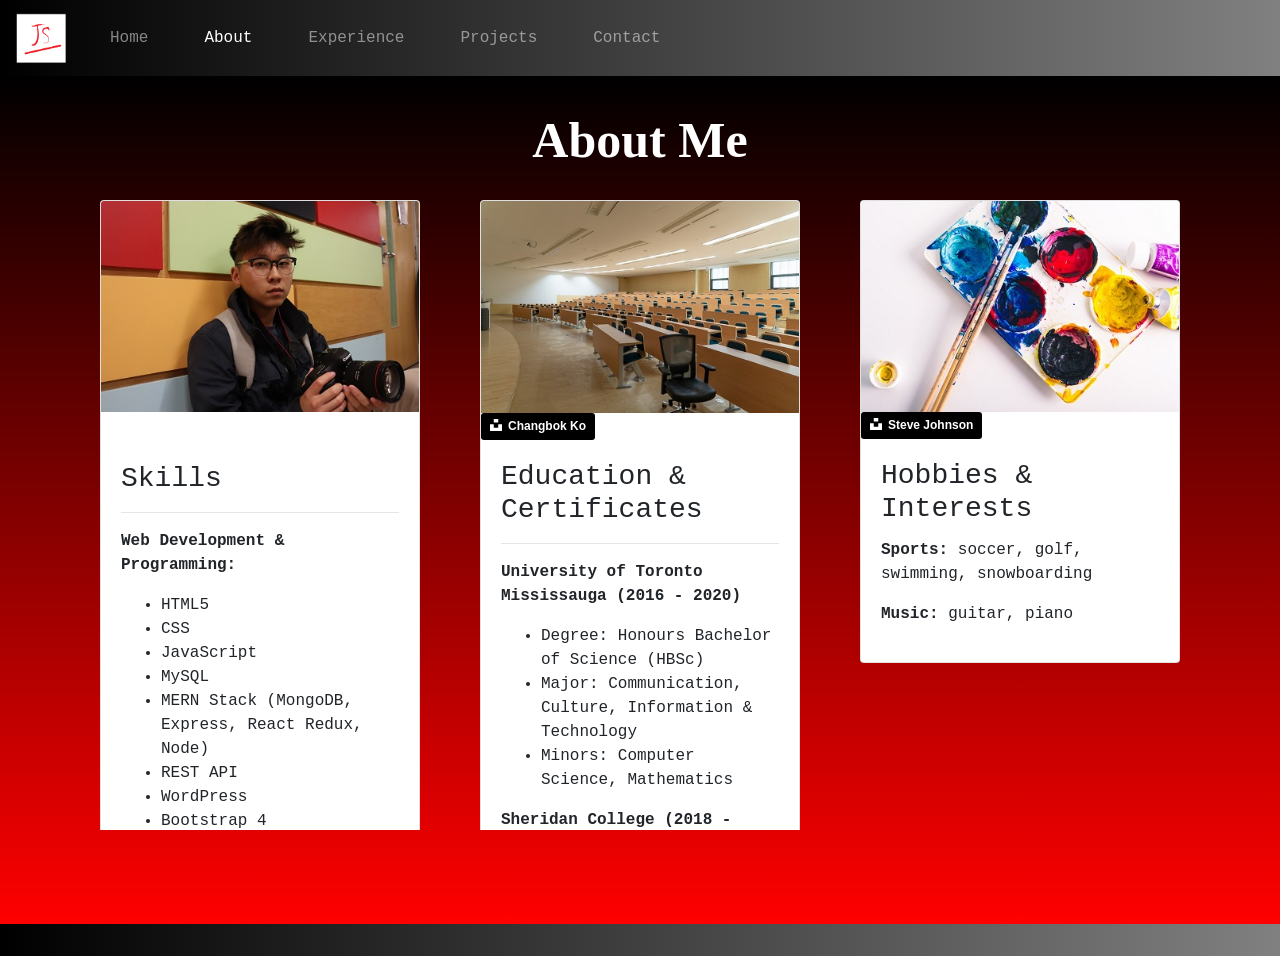
==== html/about.html @ d524671e "Update about.html" ====
<!DOCTYPE html>
<html>
	<head>
		<script src="https://code.jquery.com/jquery-3.3.1.slim.min.js" integrity="sha384-q8i/X+965DzO0rT7abK41JStQIAqVgRVzpbzo5smXKp4YfRvH+8abtTE1Pi6jizo" crossorigin="anonymous"></script>
		<script src="https://cdnjs.cloudflare.com/ajax/libs/popper.js/1.14.7/umd/popper.min.js" integrity="sha384-UO2eT0CpHqdSJQ6hJty5KVphtPhzWj9WO1clHTMGa3JDZwrnQq4sF86dIHNDz0W1" crossorigin="anonymous"></script>
		<script src="https://stackpath.bootstrapcdn.com/bootstrap/4.3.1/js/bootstrap.min.js" integrity="sha384-JjSmVgyd0p3pXB1rRibZUAYoIIy6OrQ6VrjIEaFf/nJGzIxFDsf4x0xIM+B07jRM" crossorigin="anonymous"></script>
		<link href="https://fonts.googleapis.com/css?family=Yatra+One&display=swap" rel="stylesheet"> 
		<link rel="stylesheet" href="https://stackpath.bootstrapcdn.com/bootstrap/4.3.1/css/bootstrap.min.css" integrity="sha384-ggOyR0iXCbMQv3Xipma34MD+dH/1fQ784/j6cY/iJTQUOhcWr7x9JvoRxT2MZw1T" crossorigin="anonymous">
		<link type="text/css" rel="stylesheet" href="../css/styles.css">
		<meta charset="utf-8">
		<meta name="viewport" content="width=device-width, initial-scale=1.0">
	</head>
	
	<body id="content">	
		<nav class="navbar sticky-top navbar-expand-lg navbar-dark">
			<a class="navbar-brand" href="../index.html">
				<img id="logo" src="../media/logo.png" alt="logo">
			</a>
			
			<button class="navbar-toggler" type="button" data-toggle="collapse" data-target="#navbarSupportedContent" aria-controls="navbarSupportedContent" aria-expanded="false" aria-label="Toggle navigation">
				<span class="navbar-toggler-icon"></span>
			</button>
			
			<div class="collapse navbar-collapse" id="navbarSupportedContent">	
				<ul class="navbar-nav mr-auto">
					<li class="nav-item"><a class="nav-link" href="../index.html">Home</a></li>
					<li class="nav-item active"><a class="nav-link" href="about.html">About<span class="sr-only">(current)</span></a></li>
					<li class="nav-item"><a class="nav-link" href="experience.html">Experience</a></li>
					<li class="nav-item"><a class="nav-link" href="projects.html">Projects</a></li>
					<li class="nav-item"><a class="nav-link" href="contact.html">Contact</a></li>
				</ul>
			</div>			
		</nav>
		
		<div class="jumbotron jumbotron-fluid">
			<div class="container">
				<h1 class="contentTitle text-white">About Me</h1>
				
				<div class="row">
					<div class="col">
						<div class="card mb-5" style="width:320px; display:block; margin:auto; animation-name:fadeIn; animation-duration:6s;">
							<img class="card-img-top" src="../media/self2.jpg" alt="self portrait of James">
							
							<div class="card-body">
							<h3 class="card-title" style="margin-top:30px;">Skills</h5>	<hr />				
								<p><b>Web Development & Programming:</b>
									<ul>
										<li>HTML5</li>
										<li>CSS</li>
										<li>JavaScript</li>
										<li>MySQL</li>
										<li>MERN Stack (MongoDB, Express, React Redux, Node)</li>
										<li>REST API</li>
										<li>WordPress</li>
										<li>Bootstrap 4</li>
										<li>LaTeX</li>
									</ul>
								</p>
								
								<hr />
								
								<p><b>User Experience Design:</b>
									<ul>
										<li>Wireframes & Mock-ups</li>
										<li>User Personas</li>
										<li>Contextual Inquiry User Testing</li>
										<li>Focus Groups</li>
										<li>Prototype Testing</li>
										<li>Balsamiq</li>
										<li>Asana</li>
									</ul>
								</p>
								
								<hr />
								
								<p><b>3D Graphic Design:</b>
									<ul>
										<li>Autodesk Maya</li>
										<li>Unity</li>
									</ul>
								</p>
								
								<hr />
								
								<p><b>Film and Photography:</b>
									<ul>
										<li>Adobe Photoshop</li>
										<li>Adobe Premiere Pro</li>
									</ul>
								</p>
								
								<hr />
								
								<p><b>Communication Skills:</b>
									<ul>
										<li>Retail Customer Service</li>
										<li>Summer Camp Leadership</li>
									</ul>
								</p>
								
								<hr />

								<p><b>Microsoft Office:</b>
									<ul>
										<li>Word</li>
										<li>Powerpoint</li>
										<li>Excel</li>
										<li>SharePoint</li>
									</ul>
								</p>
								
								<hr />
								
								<p><b>University level Mathematics:</b>
									<ul>
										<li>Calculus</li>
										<li>Linear Algebra</li>
										<li>Proofs</li>
									</ul>
								</p>
							</div>
						</div>	
					</div>
				
					<div class="col">
						<div class="card mb-5" style="width:320px; display:block; margin:auto; animation-name:fadeIn; animation-duration:8s">
							<img src="../media/education.jpg" class="card-img-top" alt="Image of lecture hall">
							<a style="background-color:black;color:white;text-decoration:none;padding:4px 6px;font-family:-apple-system, BlinkMacSystemFont, &quot;San Francisco&quot;, 
							&quot;Helvetica Neue&quot;, Helvetica, Ubuntu, Roboto, Noto, &quot;Segoe UI&quot;, Arial, sans-serif;font-size:12px;font-weight:bold;line-height:1.2;
							display:inline-block;border-radius:3px" href="https://unsplash.com/@kochangbok?utm_medium=referral&amp;utm_campaign=photographer-credit&amp;utm_content=creditBadge" 
							target="_blank" rel="noopener noreferrer" title="Download free do whatever you want high-resolution photos from Changbok Ko">
							<span style="display:inline-block;padding:2px 3px"><svg xmlns="http://www.w3.org/2000/svg" style="height:12px;width:auto;position:relative;
							vertical-align:middle;top:-2px;fill:white" viewBox="0 0 32 32"><title>unsplash-logo</title><path d="M10 9V0h12v9H10zm12 5h10v18H0V14h10v9h12v-9z">
							</path></svg></span><span style="display:inline-block;padding:2px 3px">Changbok Ko</span></a>
							<!--Photo credits-->
							
							<div class="card-body">
								<h3 class="card-title">Education & Certificates</h5> <hr />
								<p class="card-text">
									<p><b>University of Toronto Mississauga (2016 - 2020)</b></p>
										<ul>
											<li>Degree: Honours Bachelor of Science (HBSc)</li>
											<li><p class="card-text">Major: Communication, Culture, Information & Technology</p></li>
											<li><p class="card-text">Minors: Computer Science, Mathematics</p></li>
										</ul>

									<p><b>Sheridan College (2018 - 2020)</b></p>
										<ul>
											<li>Certificate: Digital Communications</li>
										</ul>
										
									<hr />
									
									<p><b>Certificates</b></p>
										<ul>
											<li>Honours Bachelor of Science (University of Toronto)</li>
											<li>Certificate in Digital Communications (Sheridan College)</li>
											<li>Certificate of Completion for Mastering React (CodeWithMosh.com)</li>
											<li>Secondary School Academic Proficiency Award: Computer Science</li>
										</ul>
								</p>
							</div>
						</div>
					</div>
					
					<div class="col">
						<div class="card mb-5" style="width:320px; display:block; margin:auto; animation-name:fadeIn; animation-duration:10s;">
							<img src="../media/hobby.jpg" class="card-img-top" alt="Image of paint">
							<a style="background-color:black;color:white;text-decoration:none;padding:4px 6px;font-family:-apple-system, BlinkMacSystemFont, &quot;San Francisco&quot;
							, &quot;Helvetica Neue&quot;, Helvetica, Ubuntu, Roboto, Noto, &quot;Segoe UI&quot;, Arial, sans-serif;font-size:12px;font-weight:bold;line-height:1.2;
							display:inline-block;border-radius:3px" href="https://unsplash.com/@steve_j?utm_medium=referral&amp;utm_campaign=photographer-credit&amp;utm_content=creditBadge" 
							target="_blank" rel="noopener noreferrer" title="Download free do whatever you want high-resolution photos from Steve Johnson"><span style="display:inline-block;
							padding:2px 3px"><svg xmlns="http://www.w3.org/2000/svg" style="height:12px;width:auto;position:relative;vertical-align:middle;top:-2px;fill:white" viewBox="0 0 32 32">
							<title>unsplash-logo</title><path d="M10 9V0h12v9H10zm12 5h10v18H0V14h10v9h12v-9z"></path></svg></span><span style="display:inline-block;padding:2px 3px">Steve Johnson</span></a>
							<!--Photo credits-->							
							
							<div class="card-body">
								<h3 class="card-title">Hobbies & Interests</h3>
								<p><b>Sports:</b> soccer, golf, swimming, snowboarding</p>
								<p><b>Music:</b> guitar, piano</p>
							</div>
						</div>
					</div>
				</div>	
			</div>
		</div>
	</body>
</html>
---- css/styles.css ----
body
{
	background-image: linear-gradient(to right, black, gray);
	overflow: hidden;
	font-family: "Lucida Console", Monaco, monospace;
}

#logo
{
	width: 50px;
	height: 50px;
}

#content .jumbotron 
{
	position: relative;
	background-image: linear-gradient(to bottom, black,red);
}

#content .jumbotron .container 
{
	position: relative;
	top: -30px;
	height: 80vh;
	overflow-y: scroll;
	animation-name:fadeIn; 
	animation-duration:4s;
}

.introtext
{
	color: #fff;
	background-color: rgba(0,0,0,0.50);
	margin: 0 auto;
	width: 50%;
	text-align: center;
	padding: 1em;
}

.nav-item 
{
	padding: 0 20px;
}

.contentTitle
{
	font-family: Brush Script MT, Brush Script Std, cursive;
	font-size: 50px; 
	font-weight: bold; 
	text-align: center;
	margin-bottom: 30px;
	animation-name:fadeIn; 
	animation-duration:4s;
}

.contentP
{
	display: block;
	float: left;
	font-size: 20px;
	margin: auto;
}

@keyframes fadeIn {
	from { opacity: 0; }
	to { opacity: 1; }
}
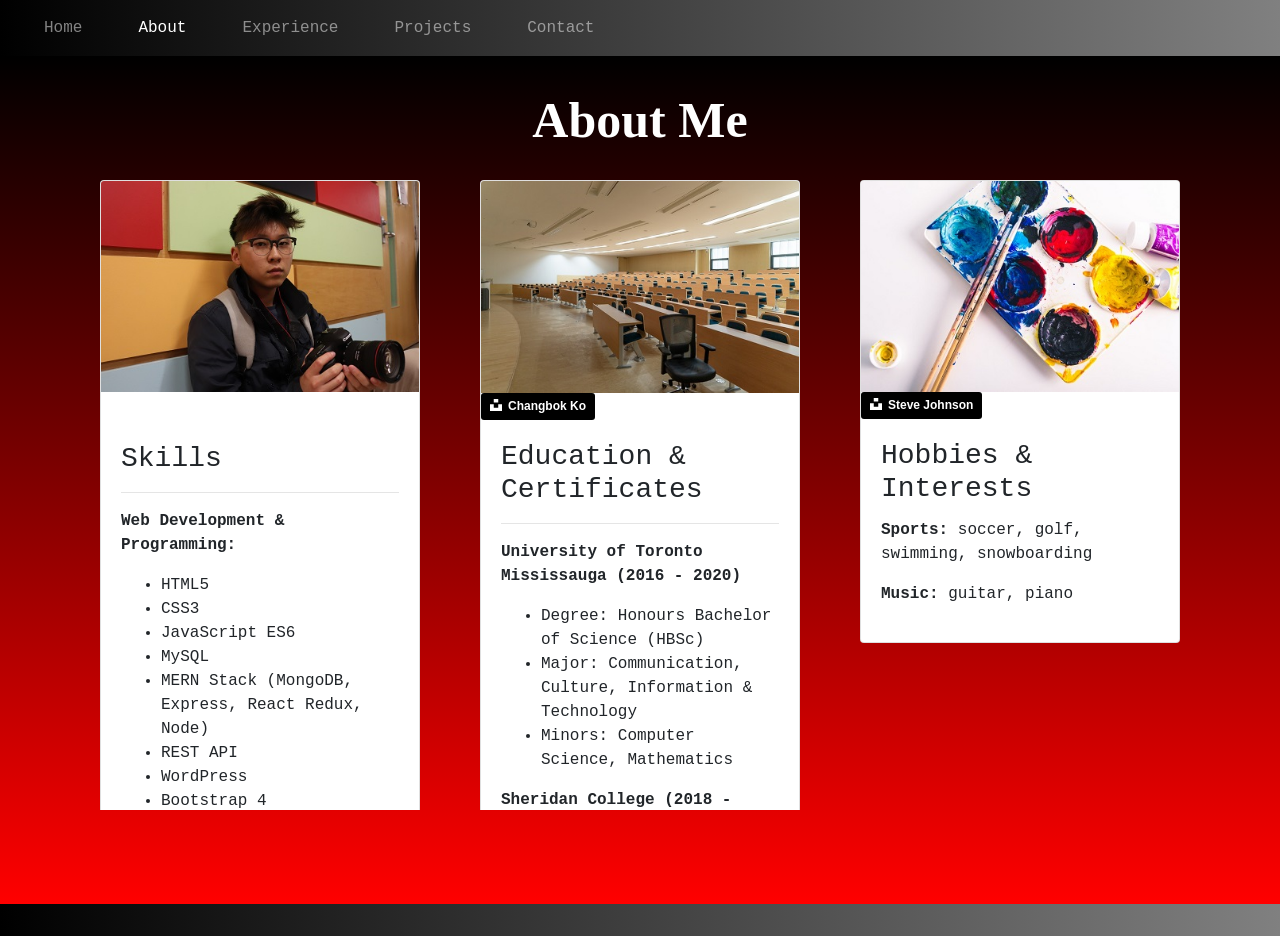
==== commit 43c61cc2: "Update about.html" ====
--- a/html/about.html
+++ b/html/about.html
@@ -13,10 +13,6 @@
 	
 	<body id="content">	
 		<nav class="navbar sticky-top navbar-expand-lg navbar-dark">
-			<a class="navbar-brand" href="../index.html">
-				<img id="logo" src="../media/logo.png" alt="logo">
-			</a>
-			
 			<button class="navbar-toggler" type="button" data-toggle="collapse" data-target="#navbarSupportedContent" aria-controls="navbarSupportedContent" aria-expanded="false" aria-label="Toggle navigation">
 				<span class="navbar-toggler-icon"></span>
 			</button>
@@ -46,8 +42,8 @@
 								<p><b>Web Development & Programming:</b>
 									<ul>
 										<li>HTML5</li>
-										<li>CSS</li>
-										<li>JavaScript</li>
+										<li>CSS3</li>
+										<li>JavaScript ES6</li>
 										<li>MySQL</li>
 										<li>MERN Stack (MongoDB, Express, React Redux, Node)</li>
 										<li>REST API</li>
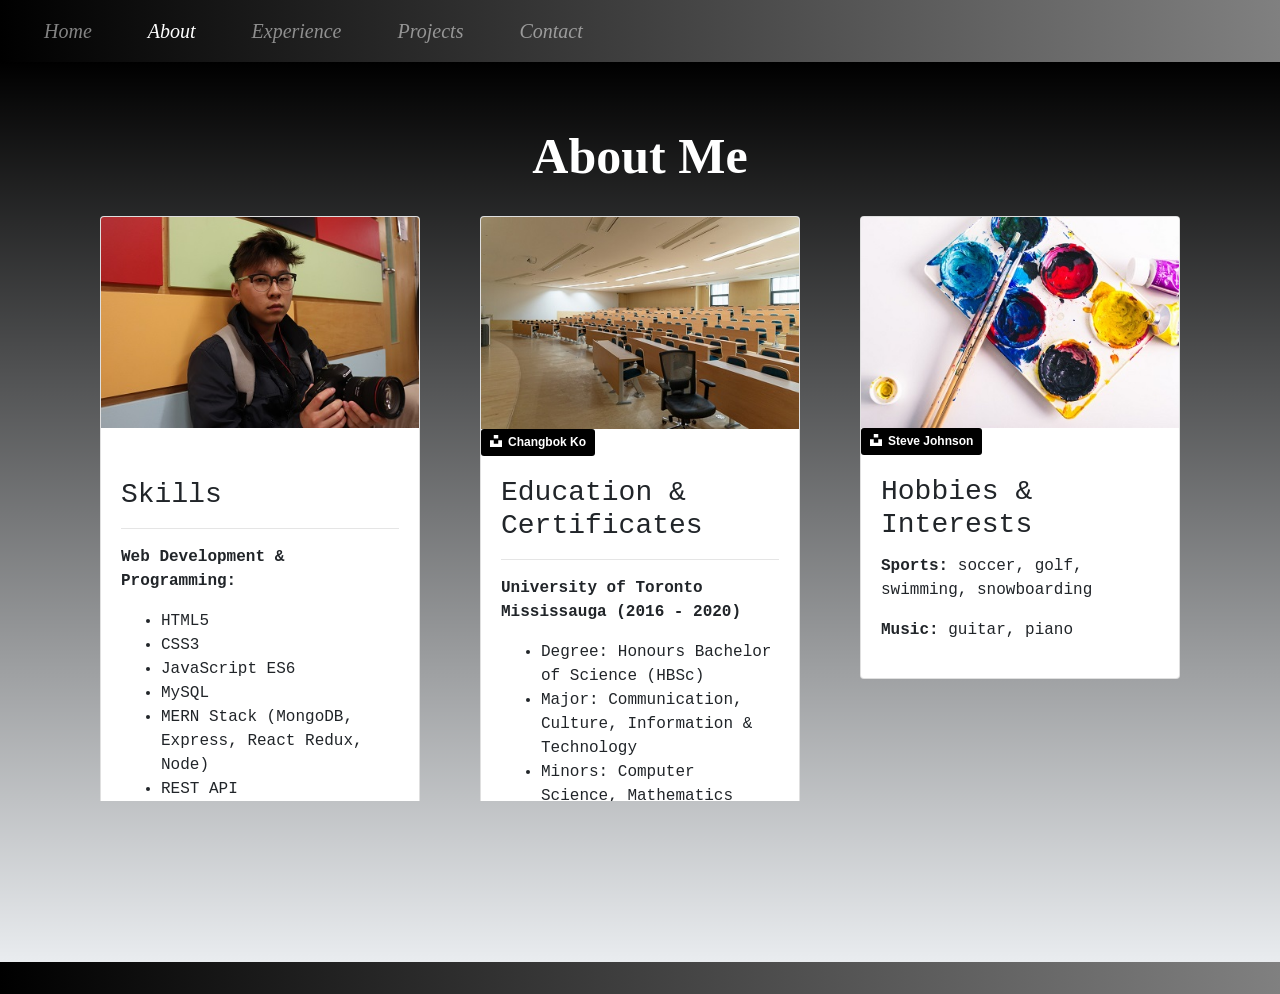
==== commit 6e943ef1: "Update about.html" ====
--- a/html/about.html
+++ b/html/about.html
@@ -148,12 +148,12 @@
 									<hr />
 									
 									<p><b>Certificates</b></p>
-										<ul>
-											<li>Honours Bachelor of Science (University of Toronto)</li>
-											<li>Certificate in Digital Communications (Sheridan College)</li>
-											<li>Certificate of Completion for Mastering React (CodeWithMosh.com)</li>
-											<li>Secondary School Academic Proficiency Award: Computer Science</li>
-										</ul>
+									<ul>
+										<li>Honours Bachelor of Science (University of Toronto)</li>
+										<li>Certificate in Digital Communications (Sheridan College)</li>
+										<li>Certificate of Completion for Mastering React (CodeWithMosh)</li>
+										<li>Certificate of Completion for The Complete Node.js Course (CodeWithMosh)</li>
+									</ul>
 								</p>
 							</div>
 						</div>
--- a/css/styles.css
+++ b/css/styles.css
@@ -1,34 +1,211 @@
-body
-{
+body {
 	background-image: linear-gradient(to right, black, gray);
 	overflow: hidden;
 	font-family: "Lucida Console", Monaco, monospace;
 }
 
-#logo
-{
-	width: 50px;
-	height: 50px;
-}
-
-#content .jumbotron 
-{
+#content .jumbotron {
 	position: relative;
-	background-image: linear-gradient(to bottom, black,red);
-}
-
-#content .jumbotron .container 
-{
-	position: relative;
-	top: -30px;
-	height: 80vh;
+	height: 100vh;
+	/* background-image: linear-gradient(to bottom, black, blue); */
+	background-image: linear-gradient(to bottom, black, transparent);
+	animation-name: color-change;
+	animation-duration: 4s;
+	animation-iteration-count: infinite;
+	animation-timing-function: ease-in;
+}
+
+@keyframes color-change {
+	0% {
+		background-color: dodgerblue;
+	}
+	50% {
+		background-color: blue;
+	}
+	100% {
+		background-color: dodgerblue;
+	}
+}
+
+#content .jumbotron .container {
+	height: 75vh;
 	overflow-y: scroll;
 	animation-name:fadeIn; 
 	animation-duration:4s;
 }
 
-.introtext
-{
+/* HOME ANIMATIONS */
+.shooting-star {
+	display: inline;
+	position: absolute;
+	font-size: 75px;
+	top: -200px;
+	animation-duration: 7s;
+	animation-iteration-count: infinite;
+}
+
+.shooting-star.star-1 {
+	animation-name: fall-1;
+}
+.shooting-star.star-2 {
+	animation-name: fall-2;
+	animation-delay: 4s;
+}
+.shooting-star.star-3 {
+	animation-name: fall-3;
+	animation-delay: 2s;
+}
+.shooting-star.star-4 {
+	animation-name: fall-4;
+	animation-delay: 1s;
+}
+.shooting-star.star-5 {
+	animation-name: fall-5;
+	animation-delay: 3s;
+}
+
+@keyframes fall-1 {
+	0% {
+        transform: translatex(100vw);
+    }
+    100% {
+        transform: translatex(-10vw) translatey(200vh);
+    }
+}
+
+@keyframes fall-2 {
+	0% {
+        transform: translatex(90vw);
+    }
+    100% {
+        transform: translatex(-20vw) translatey(200vh);
+    }
+}
+
+@keyframes fall-3 {
+	0% {
+        transform: translatex(80vw);
+    }
+    100% {
+        transform: translatex(-30vw) translatey(200vh);
+    }
+}
+
+@keyframes fall-4 {
+	0% {
+        transform: translatex(70vw);
+    }
+    100% {
+        transform: translatex(-40vw) translatey(200vh);
+    }
+}
+
+@keyframes fall-5 {
+	0% {
+        transform: translatex(60vw);
+    }
+    100% {
+        transform: translatex(-50vw) translatey(200vh);
+    }
+}
+
+@media only screen and (max-width: 1000px) { 
+	.shooting-star {
+		display: none;
+	}
+	.shooting-star.star-1 {
+		animation-name: none;
+	}
+	.shooting-star.star-2 {
+		animation-name: none;
+	}
+	.shooting-star.star-3 {
+		animation-name: none;
+	}
+	.shooting-star.star-4 {
+		animation-name: none;
+	}
+	.shooting-star.star-5 {
+		animation-name: none;
+	}
+}
+/* END HOME ANIMATIONS */
+
+
+/* HOME STYLES */
+.home-img {
+	z-index: 2;
+	border-radius:50%; 
+	-moz-box-shadow: 0 0 5px #fff;
+	-webkit-box-shadow: 0 0 5px #fff;
+	box-shadow: 0px 0px 5px #fff;
+	width:300px; 
+	height:300px; 
+	display:block; 
+	margin:auto; 
+	margin-top:0;
+	margin-bottom: 20px;
+	animation-name:fadeIn; 
+	animation-duration:8s;
+}
+
+.home-h1 {
+	z-index: 2;
+	color: white;
+	text-shadow: 2px 2px 4px yellow;
+	font-family: serif; 
+	font-size: 40px; 
+	text-align: center; 
+	text-transform: uppercase; 
+	display: block; 
+	animation-name: fadeIn; 
+	animation-duration: 8s;
+}
+
+.home-p {
+	font-family: cursive; 
+	font-size: 20px; 
+	text-align: center; 
+	display: block;
+	color: white;
+	margin-top: 20px; 
+	animation-name: fadeIn; 
+	animation-duration: 8s;"
+}
+
+@media only screen and (max-width: 800px) { 
+	.home-h1 {
+		font-size: 30px;
+	}
+	
+	.home-img {
+		width: 250px;
+		height: 250px;
+	}
+	
+	::-webkit-scrollbar {
+		display: none;
+	}
+
+	/* Track */
+	::-webkit-scrollbar-track {
+		display: none;
+	}
+	 
+	/* Handle */
+	::-webkit-scrollbar-thumb {
+		display: none;
+	}
+
+	/* Handle on hover */
+	::-webkit-scrollbar-thumb:hover {
+		display: none;
+	}
+}
+/* END HOME STYLES */
+
+
+.introtext {
 	color: #fff;
 	background-color: rgba(0,0,0,0.50);
 	margin: 0 auto;
@@ -37,13 +214,14 @@
 	padding: 1em;
 }
 
-.nav-item 
-{
+.nav-item {
+	font-family: serif;
 	padding: 0 20px;
-}
-
-.contentTitle
-{
+	font-style: italic;
+	font-size: 20px;
+}
+
+.contentTitle {
 	font-family: Brush Script MT, Brush Script Std, cursive;
 	font-size: 50px; 
 	font-weight: bold; 
@@ -53,8 +231,7 @@
 	animation-duration:4s;
 }
 
-.contentP
-{
+.contentP {
 	display: block;
 	float: left;
 	font-size: 20px;
@@ -64,4 +241,29 @@
 @keyframes fadeIn {
 	from { opacity: 0; }
 	to { opacity: 1; }
-}+}
+
+
+/* SCROLL BAR STYLES */
+/* width */
+::-webkit-scrollbar {
+	width: 15px;
+}
+
+/* Track */
+::-webkit-scrollbar-track {
+	box-shadow: inset 0 0 5px white; 
+	border-radius: 10px;
+}
+ 
+/* Handle */
+::-webkit-scrollbar-thumb {
+	background: gray; 
+	border-radius: 10px;
+}
+
+/* Handle on hover */
+::-webkit-scrollbar-thumb:hover {
+	background: lightgray; 
+}
+/* END SCROLL BAR STYLES */
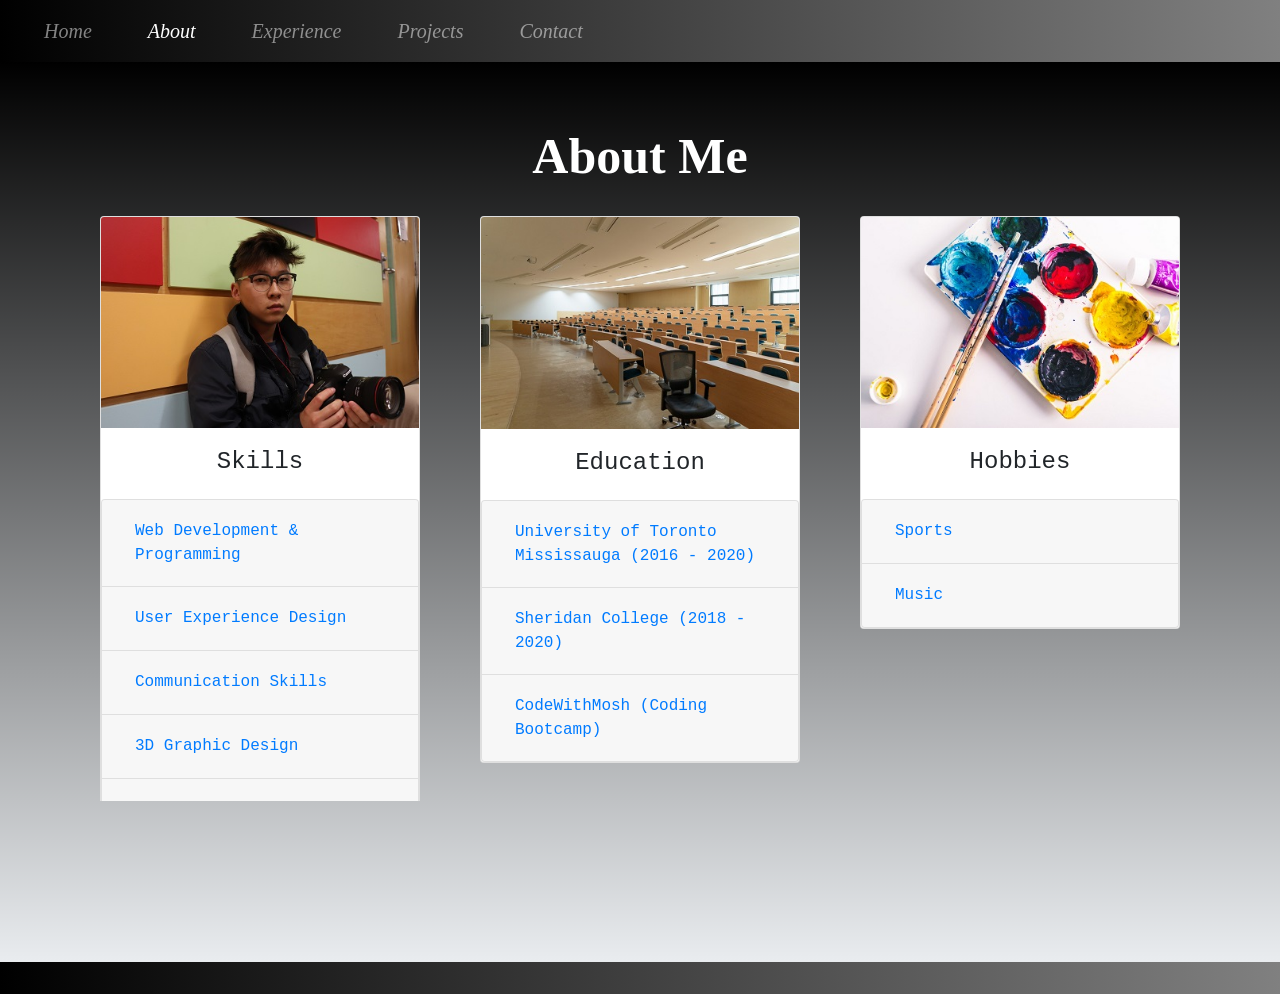
==== commit 354a27df: "Update about.html" ====
--- a/html/about.html
+++ b/html/about.html
@@ -31,89 +31,157 @@
 		<div class="jumbotron jumbotron-fluid">
 			<div class="container">
 				<h1 class="contentTitle text-white">About Me</h1>
+				<div class="row">
 				
-				<div class="row">
-					<div class="col">
+					<div class="col">				
 						<div class="card mb-5" style="width:320px; display:block; margin:auto; animation-name:fadeIn; animation-duration:6s;">
 							<img class="card-img-top" src="../media/self2.jpg" alt="self portrait of James">
+							<h4 class="card-title text-center" style='padding:10px; padding-top:20px'>Skills</h4>
 							
-							<div class="card-body">
-							<h3 class="card-title" style="margin-top:30px;">Skills</h5>	<hr />				
-								<p><b>Web Development & Programming:</b>
-									<ul>
-										<li>HTML5</li>
-										<li>CSS3</li>
-										<li>JavaScript ES6</li>
-										<li>MySQL</li>
-										<li>MERN Stack (MongoDB, Express, React Redux, Node)</li>
-										<li>REST API</li>
-										<li>WordPress</li>
-										<li>Bootstrap 4</li>
-										<li>LaTeX</li>
-									</ul>
-								</p>
-								
-								<hr />
-								
-								<p><b>User Experience Design:</b>
-									<ul>
-										<li>Wireframes & Mock-ups</li>
-										<li>User Personas</li>
-										<li>Contextual Inquiry User Testing</li>
-										<li>Focus Groups</li>
-										<li>Prototype Testing</li>
-										<li>Balsamiq</li>
-										<li>Asana</li>
-									</ul>
-								</p>
-								
-								<hr />
-								
-								<p><b>3D Graphic Design:</b>
-									<ul>
-										<li>Autodesk Maya</li>
-										<li>Unity</li>
-									</ul>
-								</p>
-								
-								<hr />
-								
-								<p><b>Film and Photography:</b>
-									<ul>
-										<li>Adobe Photoshop</li>
-										<li>Adobe Premiere Pro</li>
-									</ul>
-								</p>
-								
-								<hr />
-								
-								<p><b>Communication Skills:</b>
-									<ul>
-										<li>Retail Customer Service</li>
-										<li>Summer Camp Leadership</li>
-									</ul>
-								</p>
-								
-								<hr />
-
-								<p><b>Microsoft Office:</b>
-									<ul>
-										<li>Word</li>
-										<li>Powerpoint</li>
-										<li>Excel</li>
-										<li>SharePoint</li>
-									</ul>
-								</p>
-								
-								<hr />
-								
-								<p><b>University level Mathematics:</b>
-									<ul>
-										<li>Calculus</li>
-										<li>Linear Algebra</li>
-										<li>Proofs</li>
-									</ul>
-								</p>
+							<div class="accordion" id="accordionExample">
+								<div class="card">
+									<div class="card-header" id="headingOne">
+										<h2 class="mb-0">
+											<button class="btn btn-link collapsed text-left" type="button" data-toggle="collapse" data-target="#collapseOne" aria-expanded="true" aria-controls="collapseOne">
+												Web Development & Programming
+											</button>
+										</h2>
+									</div>
+									<div id="collapseOne" class="collapse" aria-labelledby="headingOne" data-parent="#accordionExample">
+										<div class="card-body">
+											<ul style='padding:0; padding-left:20px'>
+												<li style='margin:20px 0px 20px 0px'>HTML5</li>
+												<li style='margin:20px 0px 20px 0px'>CSS3</li>
+												<li style='margin:20px 0px 20px 0px'>JavaScript ES6</li>
+												<li style='margin:20px 0px 20px 0px'>MySQL</li>
+												<li style='margin:20px 0px 20px 0px'>MERN Stack (MongoDB, Express, React, Redux, Node.js)</li>
+												<li style='margin:20px 0px 20px 0px'>REST API</li>
+												<li style='margin:20px 0px 20px 0px'>Authentication (JSON Web Tokens)</li>
+												<li style='margin:20px 0px 20px 0px'>Password Encryption (bcrypt hashing)</li>
+												<li style='margin:20px 0px 20px 0px'>Jest Development Testing (Unit & Integration Testing)</li>
+												<li style='margin:20px 0px 20px 0px'>Version Control (Git, GitHub)</li>
+												<li style='margin:20px 0px 20px 0px'>WordPress</li>
+												<li style='margin:20px 0px 20px 0px'>Bootstrap 4</li>
+												<li style='margin:20px 0px 20px 0px'>LaTeX</li>
+											</ul>
+										</div>
+									</div>
+								</div>
+								
+								<div class="card">
+									<div class="card-header" id="headingTwo">
+										<h2 class="mb-0">
+											<button class="btn btn-link collapsed text-left" type="button" data-toggle="collapse" data-target="#collapseTwo" aria-expanded="false" aria-controls="collapseTwo">
+												User Experience Design
+											</button>
+										</h2>
+									</div>
+									<div id="collapseTwo" class="collapse" aria-labelledby="headingTwo" data-parent="#accordionExample">
+										<div class="card-body">
+											<ul style='padding:0; padding-left:20px'>
+												<li style='margin:20px 0px 20px 0px'>Wireframes & Mock-ups</li>
+												<li style='margin:20px 0px 20px 0px'>User Personas</li>
+												<li style='margin:20px 0px 20px 0px'>Contextual Inquiry User Testing</li>
+												<li style='margin:20px 0px 20px 0px'>Focus Groups</li>
+												<li style='margin:20px 0px 20px 0px'>Prototype Testing</li>
+												<li style='margin:20px 0px 20px 0px'>Balsamiq</li>
+												<li style='margin:20px 0px 20px 0px'>Asana</li>
+											</ul>
+										</div>
+									</div>
+								</div>
+								
+								<div class="card">
+									<div class="card-header" id="headingThree">
+										<h2 class="mb-0">
+											<button class="btn btn-link collapsed text-left" type="button" data-toggle="collapse" data-target="#collapseThree" aria-expanded="false" aria-controls="collapseThree">
+												Communication Skills
+											</button>
+										</h2>
+									</div>
+									<div id="collapseThree" class="collapse" aria-labelledby="headingThree" data-parent="#accordionExample">
+										<div class="card-body">
+											<ul style='padding:0; padding-left:20px'>
+												<li>Retail Customer Service</li>
+												<li>Summer Camp Leadership</li>
+											</ul>
+										</div>
+									</div>
+								</div>
+								
+								<div class="card">
+									<div class="card-header" id="headingFour">
+										<h2 class="mb-0">
+											<button class="btn btn-link collapsed text-left" type="button" data-toggle="collapse" data-target="#collapseFour" aria-expanded="false" aria-controls="collapseFour">
+												3D Graphic Design
+											</button>
+										</h2>
+									</div>
+									<div id="collapseFour" class="collapse" aria-labelledby="headingFour" data-parent="#accordionExample">
+										<div class="card-body">
+											<ul style='padding:0; padding-left:20px'>
+												<li>Autodesk Maya</li>
+												<li>Unity</li>
+											</ul>
+										</div>
+									</div>
+								</div>
+								
+								<div class="card">
+									<div class="card-header" id="headingFive">
+										<h2 class="mb-0">
+											<button class="btn btn-link collapsed text-left" type="button" data-toggle="collapse" data-target="#collapseFive" aria-expanded="false" aria-controls="collapseFive">
+												Film and Photography
+											</button>
+										</h2>
+									</div>
+									<div id="collapseFive" class="collapse" aria-labelledby="headingFive" data-parent="#accordionExample">
+										<div class="card-body">
+											<ul style='padding:0; padding-left:20px'>
+												<li>Adobe Photoshop</li>
+												<li>Adobe Premiere Pro</li>
+											</ul>
+										</div>
+									</div>
+								</div>
+								
+								<div class="card">
+									<div class="card-header" id="headingSix">
+										<h2 class="mb-0">
+											<button class="btn btn-link collapsed text-left" type="button" data-toggle="collapse" data-target="#collapseSix" aria-expanded="false" aria-controls="collapseSix">
+												Microsoft Office
+											</button>
+										</h2>
+									</div>
+									<div id="collapseSix" class="collapse" aria-labelledby="headingSix" data-parent="#accordionExample">
+										<div class="card-body">
+											<ul style='padding:0; padding-left:20px'>
+												<li>Word</li>
+												<li>Powerpoint</li>
+												<li>Excel</li>
+											</ul>
+										</div>
+									</div>
+								</div>
+								
+								<div class="card">
+									<div class="card-header" id="headingSeven">
+										<h2 class="mb-0">
+											<button class="btn btn-link collapsed text-left" type="button" data-toggle="collapse" data-target="#collapseSeven" aria-expanded="false" aria-controls="collapseSeven">
+												University Level Mathematics
+											</button>
+										</h2>
+									</div>
+									<div id="collapseSeven" class="collapse" aria-labelledby="headingSeven" data-parent="#accordionExample">
+										<div class="card-body">
+											<ul style='padding:0; padding-left:20px'>
+												<li>Calculus</li>
+												<li>Linear Algebra</li>
+												<li>Proofs</li>
+											</ul>
+										</div>
+									</div>
+								</div>
 							</div>
 						</div>	
 					</div>
@@ -121,59 +189,109 @@
 					<div class="col">
 						<div class="card mb-5" style="width:320px; display:block; margin:auto; animation-name:fadeIn; animation-duration:8s">
 							<img src="../media/education.jpg" class="card-img-top" alt="Image of lecture hall">
-							<a style="background-color:black;color:white;text-decoration:none;padding:4px 6px;font-family:-apple-system, BlinkMacSystemFont, &quot;San Francisco&quot;, 
-							&quot;Helvetica Neue&quot;, Helvetica, Ubuntu, Roboto, Noto, &quot;Segoe UI&quot;, Arial, sans-serif;font-size:12px;font-weight:bold;line-height:1.2;
-							display:inline-block;border-radius:3px" href="https://unsplash.com/@kochangbok?utm_medium=referral&amp;utm_campaign=photographer-credit&amp;utm_content=creditBadge" 
-							target="_blank" rel="noopener noreferrer" title="Download free do whatever you want high-resolution photos from Changbok Ko">
-							<span style="display:inline-block;padding:2px 3px"><svg xmlns="http://www.w3.org/2000/svg" style="height:12px;width:auto;position:relative;
-							vertical-align:middle;top:-2px;fill:white" viewBox="0 0 32 32"><title>unsplash-logo</title><path d="M10 9V0h12v9H10zm12 5h10v18H0V14h10v9h12v-9z">
-							</path></svg></span><span style="display:inline-block;padding:2px 3px">Changbok Ko</span></a>
-							<!--Photo credits-->
+							<h4 class="card-title text-center" style='padding:10px; padding-top:20px'>Education</h4>
 							
-							<div class="card-body">
-								<h3 class="card-title">Education & Certificates</h5> <hr />
-								<p class="card-text">
-									<p><b>University of Toronto Mississauga (2016 - 2020)</b></p>
-										<ul>
-											<li>Degree: Honours Bachelor of Science (HBSc)</li>
-											<li><p class="card-text">Major: Communication, Culture, Information & Technology</p></li>
-											<li><p class="card-text">Minors: Computer Science, Mathematics</p></li>
-										</ul>
-
-									<p><b>Sheridan College (2018 - 2020)</b></p>
-										<ul>
-											<li>Certificate: Digital Communications</li>
-										</ul>
-										
-									<hr />
-									
-									<p><b>Certificates</b></p>
-									<ul>
-										<li>Honours Bachelor of Science (University of Toronto)</li>
-										<li>Certificate in Digital Communications (Sheridan College)</li>
-										<li>Certificate of Completion for Mastering React (CodeWithMosh)</li>
-										<li>Certificate of Completion for The Complete Node.js Course (CodeWithMosh)</li>
-									</ul>
-								</p>
+							<div class="accordion" id="accordionExample">
+								<div class="card">
+									<div class="card-header" id="headingEight">
+										<h2 class="mb-0">
+											<button class="btn btn-link collapsed text-left" type="button" data-toggle="collapse" data-target="#collapseEight" aria-expanded="true" aria-controls="collapseEight">
+												University of Toronto Mississauga (2016 - 2020)
+											</button>
+										</h2>
+									</div>
+									<div id="collapseEight" class="collapse" aria-labelledby="headingEight" data-parent="#accordionExample">
+										<div class="card-body">
+											<ul style='padding:0; padding-left:20px'>
+												<li style='margin:20px 0px 20px 0px'>Degree: Honours Bachelor of Science (HBSc)</li>
+												<li style='margin:20px 0px 20px 0px'><p class="card-text">Major: Communication, Culture, Information & Technology</p></li>
+												<li style='margin:20px 0px 20px 0px'><p class="card-text">Minors: Computer Science, Mathematics</p></li>
+											</ul>
+										</div>
+									</div>
+								</div>
+																
+								<div class="card">
+									<div class="card-header" id="headingNine">
+										<h2 class="mb-0">
+											<button class="btn btn-link collapsed text-left" type="button" data-toggle="collapse" data-target="#collapseNine" aria-expanded="true" aria-controls="collapseNine">
+												Sheridan College (2018 - 2020)
+											</button>
+										</h2>
+									</div>
+									<div id="collapseNine" class="collapse" aria-labelledby="headingNine" data-parent="#accordionExample">
+										<div class="card-body">
+											<ul style='padding:0; padding-left:20px'>
+												<li>Certificate in Digital Communications</li>
+											</ul>
+										</div>
+									</div>
+								</div>
+								
+								<div class="card">
+									<div class="card-header" id="headingTen">
+										<h2 class="mb-0">
+											<button class="btn btn-link collapsed text-left" type="button" data-toggle="collapse" data-target="#collapseTen" aria-expanded="true" aria-controls="collapseTen">
+												CodeWithMosh (Coding Bootcamp)
+											</button>
+										</h2>
+									</div>
+									<div id="collapseTen" class="collapse" aria-labelledby="headingTen" data-parent="#accordionExample">
+										<div class="card-body">
+											<ul style='padding:0; padding-left:20px'>
+												<li style='margin:20px 0px 20px 0px'>Certificate of Completion for Mastering React (2020)</li>
+												<li style='margin:20px 0px 20px 0px'>Certificate of Completion for The Complete Node.js Course (2020)</li>
+											</ul>
+										</div>
+									</div>
+								</div>
 							</div>
-						</div>
+						</div>		
 					</div>
 					
 					<div class="col">
 						<div class="card mb-5" style="width:320px; display:block; margin:auto; animation-name:fadeIn; animation-duration:10s;">
-							<img src="../media/hobby.jpg" class="card-img-top" alt="Image of paint">
-							<a style="background-color:black;color:white;text-decoration:none;padding:4px 6px;font-family:-apple-system, BlinkMacSystemFont, &quot;San Francisco&quot;
-							, &quot;Helvetica Neue&quot;, Helvetica, Ubuntu, Roboto, Noto, &quot;Segoe UI&quot;, Arial, sans-serif;font-size:12px;font-weight:bold;line-height:1.2;
-							display:inline-block;border-radius:3px" href="https://unsplash.com/@steve_j?utm_medium=referral&amp;utm_campaign=photographer-credit&amp;utm_content=creditBadge" 
-							target="_blank" rel="noopener noreferrer" title="Download free do whatever you want high-resolution photos from Steve Johnson"><span style="display:inline-block;
-							padding:2px 3px"><svg xmlns="http://www.w3.org/2000/svg" style="height:12px;width:auto;position:relative;vertical-align:middle;top:-2px;fill:white" viewBox="0 0 32 32">
-							<title>unsplash-logo</title><path d="M10 9V0h12v9H10zm12 5h10v18H0V14h10v9h12v-9z"></path></svg></span><span style="display:inline-block;padding:2px 3px">Steve Johnson</span></a>
-							<!--Photo credits-->							
+							<img src="../media/hobby.jpg" class="card-img-top" alt="Image of paint">				
+							<h4 class="card-title text-center" style='padding:10px; padding-top:20px'>Hobbies</h4>
 							
-							<div class="card-body">
-								<h3 class="card-title">Hobbies & Interests</h3>
-								<p><b>Sports:</b> soccer, golf, swimming, snowboarding</p>
-								<p><b>Music:</b> guitar, piano</p>
+							<div class="accordion" id="accordionExample">
+								<div class="card">
+									<div class="card-header" id="headingEleven">
+										<h2 class="mb-0">
+											<button class="btn btn-link collapsed text-left" type="button" data-toggle="collapse" data-target="#collapseEleven" aria-expanded="true" aria-controls="collapseEleven">
+												Sports
+											</button>
+										</h2>
+									</div>
+									<div id="collapseEleven" class="collapse" aria-labelledby="headingEleven" data-parent="#accordionExample">
+										<div class="card-body">
+											<ul style='padding:0; padding-left:20px'>
+												<li>Soccer</li>
+												<li>Golf</li>
+												<li>Swimming</li>
+												<li>Swowboarding</li>
+											</ul>
+										</div>
+									</div>
+								</div>
+								
+								<div class="card">
+									<div class="card-header" id="headingTwelve">
+										<h2 class="mb-0">
+											<button class="btn btn-link collapsed text-left" type="button" data-toggle="collapse" data-target="#collapseTwelve" aria-expanded="true" aria-controls="collapseTwelve">
+												Music
+											</button>
+										</h2>
+									</div>
+									<div id="collapseTwelve" class="collapse" aria-labelledby="headingTwelve" data-parent="#accordionExample">
+										<div class="card-body">
+											<ul style='padding:0; padding-left:20px'>
+												<li>Guitar</li>
+												<li>Piano</li>
+											</ul>
+										</div>
+									</div>
+								</div>
 							</div>
 						</div>
 					</div>
